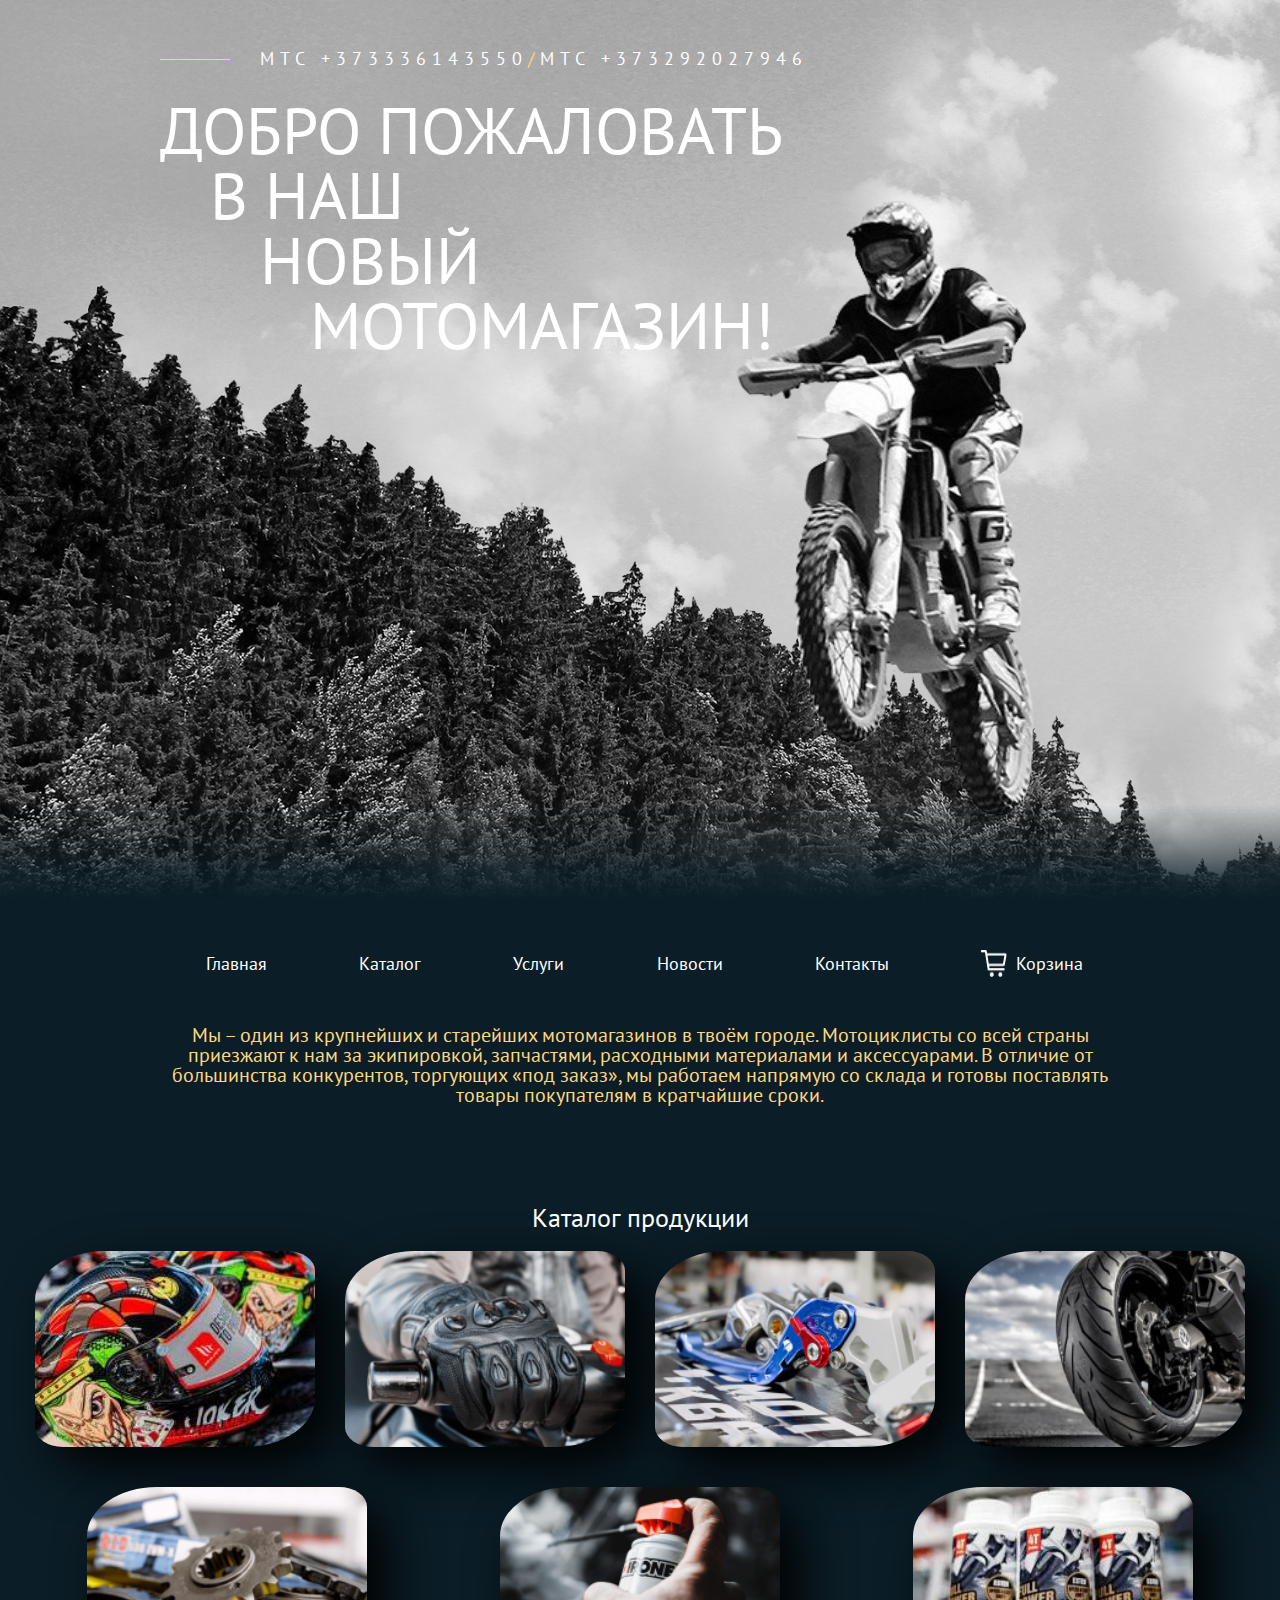
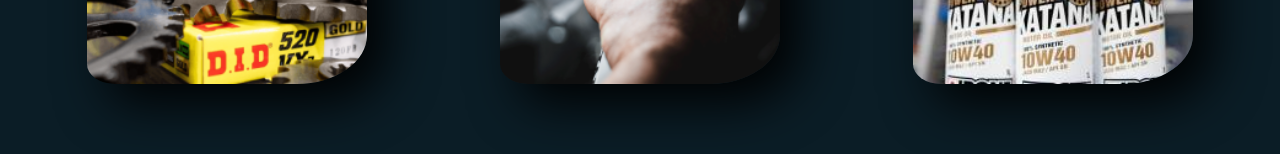
==== index.html @ a0678e0c "header/menu" ====
<!DOCTYPE html>
<html lang="en">

<head>
    <meta charset="UTF-8">
    <meta http-equiv="X-UA-Compatible" content="IE=edge">
    <meta name="viewport" content="width=device-width, initial-scale=1.0">
    <link rel="stylesheet" href="css/style.css">
    <link href="https://fonts.googleapis.com/css?family=PT+Sans:regular,italic,700,700italic" rel="stylesheet" />
    <script src="js/script.js"></script>
    <title>Parallax_site_moto</title>
</head>

<body>
    <div class="wrapper">
        <section class="parallax" id="home">
            <div class="parallax__body">
                <div class="parallax__container _container">
                    <div class="parallax__label"><a href="tel:+373336143550"> MTC +373336143550</a> / <a
                            href="tel:+373292027946"> MTC +373292027946</a></div>
                    <h1 class="parallax__title">Добро пожаловать<br><span style="padding: 0px 50px;">в
                            наш</span><br>
                        <span style="padding: 0px 100px;">новый</span><br><span
                            style="padding: 0px 150px;">мотомагазин!</span>
                    </h1>
                </div>
                <div class="parallax__images images-parallax">
                    <div class="images-parallax__item">
                        <div class="images-parallax__clouds"></div>
                    </div>
                    <div class="images-parallax__item">
                        <div class="images-parallax__forest"></div>
                    </div>
                    <div class="images-parallax__item--size">
                        <div class="images-parallax__man"></div>
                    </div>
                </div>
            </div>
        </section>

        <section class="content">
            <div class="content__container _container">
                <ul class="content__nav">
                    <li><a href="#home">Главная</a></li>
                    <li><a href="#catalog">Каталог</a></li>
                    <li><a href="#services">Услуги</a></li>
                    <li><a href="#news">Новости</a></li>
                    <li><a href="#contacts">Контакты</a></li>
                    <li>
                        <button class="button"><a href="#"><img class="content__nav_img" src="./img/IMAGE.png"
                                    alt="shopping" />
                                <p>Корзина</p>
                            </a>

                        </button>
                    </li>
                </ul>
                <p class="content__tagline">Мы – один из крупнейших и старейших мотомагазинов в твоём городе.
                    Мотоциклисты со всей страны приезжают к нам за экипировкой,
                    запчастями, расходными материалами и аксессуарами.
                    В отличие от большинства конкурентов, торгующих «под заказ»,
                    мы работаем напрямую со склада и готовы поставлять товары покупателям в кратчайшие сроки.</p>
            </div>





            <section class="catalog" id="catalog">
                <div class="page_container">
                    <h2>Каталог продукции</h2>
                    <div class="catalog_block">
                        <div class="catalog_block__item">
                            <a href="#"><img class="item__img" src="./img/img1.jpg" alt="Мотошлемы"></a>
                        </div>
                        <div class="catalog_block__item">
                            <a href="#"><img class="item__img" src="./img/img2.jpg" alt="Мотоэкипировка"></a>
                        </div>
                        <div class="catalog_block__item">
                            <a href="#"><img class="item__img" src="./img/img3.jpg" alt="Тюнинг"></a>
                        </div>
                        <div class="catalog_block__item">
                            <a href="#"><img class="item__img" src="./img/img4.jpg" alt="Моторезина"></a>
                        </div>
                        <div class="catalog_block__item">
                            <a href="#"><img class="item__img" src="./img/img5.jpg" alt="Моторасходники"></a>
                        </div>
                        <div class="catalog_block__item">
                            <a href="#"><img class="item__img" src="./img/img6.jpg" alt="Мотохимия"></a>
                        </div>
                        <div class="catalog_block__item">
                            <a href="#"><img class="item__img" src="./img/img7.jpg" alt="Масла"></a>
                        </div>
                    </div>
                </div>
            </section>






        </section>



    </div>
</body>

</html>
---- css/style.css ----
/*reset*/
*::-webkit-scrollbar {
  width: 0;
}
*,
*::before,
*::after {
  padding: 0;
  margin: 0;
  border: 0;
  box-sizing: border-box;
}
a {
  text-decoration: none;
}
ul,
ol,
li {
  list-style-type: none;
}
img {
  vertical-align: top;
}
h1,
h2,
h3,
h4,
h5,
h6 {
  font-weight: inherit;
  font-size: inherit;
}
html,
body {
  height: 100%;
  line-height: 1;
  font-size: 16px;
  background-color: #0b1d26;
  color: #fff;
  font-family: "PT Sans";
}
.wrapper {
  min-height: 100%;
}
/**************/
._container {
  max-width: 1000px;
  margin: 0px auto;
  padding: 50px 20px;
}
.page_container {
  max-width: 1280px;
  margin: 0px auto;
  padding: 50px 20px;
}
/*************/
.parallax {
  min-height: 100vh;
}
.parallax__body {
  position: fixed;
  width: 100%;
  height: 100%;
  top: 0;
  left: 0;
}
.parallax__container {
  text-transform: uppercase;
  position: relative;
  z-index: 2;
}
.parallax__label {
  color: #fbd784;
  display: flex;
  font-size: 18px;
  letter-spacing: 6px;
  margin: 0px 0px 30px 0px;
  align-items: center;
}
.parallax__label::before {
  flex: 0 0 70px;
  content: "";
  margin: 0px 30px 0px 0px;
  background-color: #fbd784;
  height: 1px;
}
.parallax__title {
  font-size: 65px;
}
.parallax__images {
  position: absolute;
  width: 120%;
  height: 120%;
  top: -10%;
  left: -10px;
  z-index: 1;
}
.images-parallax__item {
  position: absolute;
  width: 100%;
  height: 100%;
  top: 0;
  left: 0;
}
.images-parallax__clouds {
  position: absolute;
  width: 100%;
  height: 100%;
  left: 0;
}
.images-parallax__forest {
  position: absolute;
  width: 100%;
  height: 100%;
  left: 0;
}
.images-parallax__item--size {
  position: absolute;
  width: 100%;
  height: 100%;
  top: 20%;
  left: 0;
}
.images-parallax__man {
  position: absolute;
  width: 335px;
  height: auto;
}
.images-parallax__clouds {
  background: url("../img/clouds.png") top / cover no-repeat;
  top: 0;
}
.images-parallax__forest {
  background: url("../img/forest.png") top / cover no-repeat;
  top: 15%;
  left: -5%;
  z-index: 2;
}
.images-parallax__man {
  background: url("../img/moto.png") top / cover no-repeat;
  top: 5%;
  height: 60%;
  right: 30%;
  z-index: 9;
}
.content {
  background-color: #0b1d26;
  position: relative;
  z-index: 2;
}
.content::before {
  pointer-events: 0;
  content: "";
  position: absolute;
  width: 100%;
  height: 100px;
  top: 0;
  left: 0;
  transform: translate(0px, -100%);
  background: linear-gradient(180deg, rgba(11, 29, 38, 0) 5%, #0b1d26 100%);
}
.content__title {
  font-style: 35px;
  margin: 0px 0px 30px 0px;
}
.content__nav {
  font-size: 16px;
  line-height: 150%;
  display: flex;
  justify-content: space-around;
  align-items: center;
  padding-bottom: 5%;
}

.content__text p {
  margin: 0px 0px 30px 0px;
}
/*****************/
.content__nav {
  font-size: 18px;
}
.content__nav a {
  color: #fff;
}
.content__nav a:hover {
  color: #fbd784;
}
.parallax__label a {
  text-decoration: none;
  color: #fff;
}
.content__tagline {
  text-align: center;
  font-size: 20px;
  color: #fbd784;
}
.button {
  display: flex;
  justify-content: space-between;
  align-items: center;
  background: none;
  font-size: 18px;
  line-height: 150%;
  font-family: "PT Sans";
}
.button a {
  display: flex;
  text-decoration: none;
  color: #fff;
}
.button p {
  padding-left: 10%;
  padding-right: 10%;
  text-align: center;
}
.page_container h2 {
  font-size: 26px;
  text-align: center;
}
.catalog_block {
  display: flex;
  justify-content: flex-start;
  flex-wrap: wrap;
  align-items: normal;
}
.catalog_block__item {
  width: 280px;
  height: auto;
  box-sizing: border-box;
  margin: 20px auto;
}
.item__img {
  height: 100%;
  width: 100%;
  object-fit: cover;
  object-position: center;
  border-radius: 25% 10%;
  box-shadow: 20px 20px 50px rgb(0 0 0 / 95%);
}
.item__img img {
  max-width: 100%;
}

/*анимация при наведении на элемент каталога*/

/* animation */
.item__img:hover {
  box-shadow: 20px 20px 50px rgba(251, 215, 132, 0.95);
}

/**************/
@media (max-width: 767px) {
  .parallax__title {
    font-size: 50px;
  }
  .parallax__label {
    font-size: 16px;
    margin: 0px 0px 15px 0px;
  }
}
@media (max-width: 479px) {
  .parallax__title {
    font-size: 36px;
  }
  .parallax__label::before {
    flex: 0 0 50px;
    margin: 0px 10px 0px 0px;
  }
}
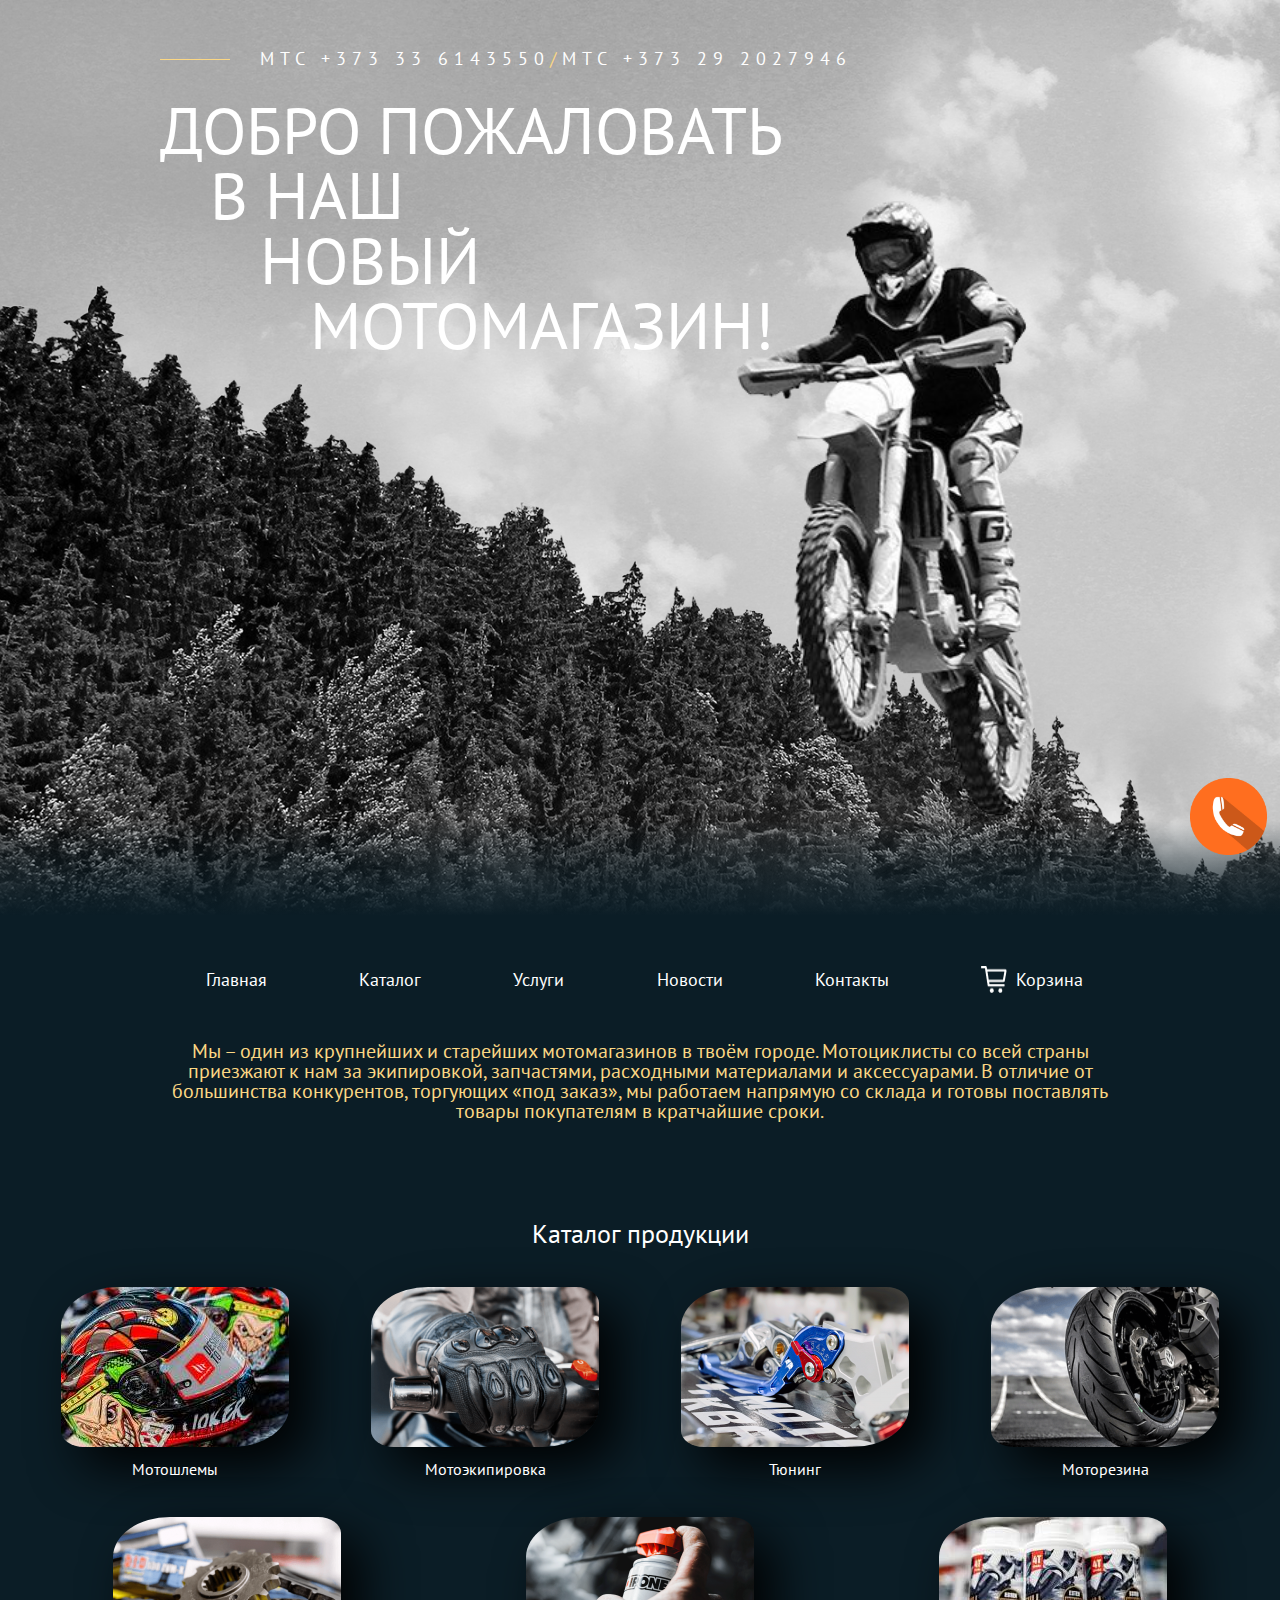
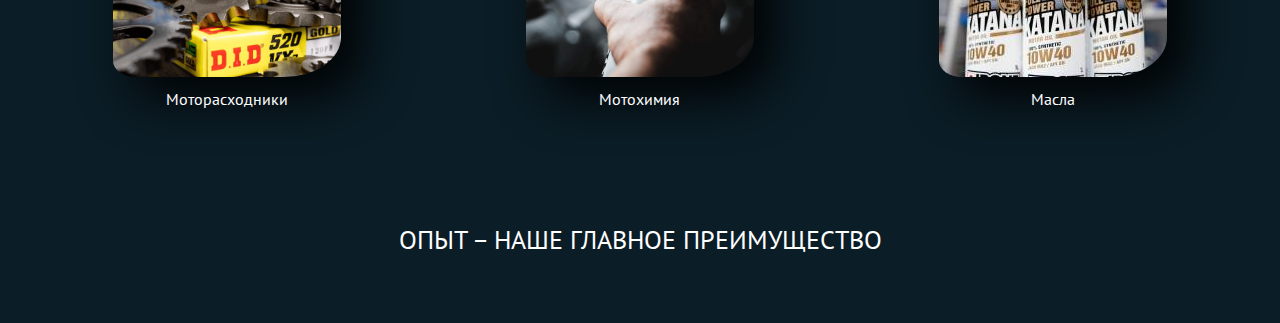
==== commit 9de20d07: "pages" ====
--- a/index.html
+++ b/index.html
@@ -5,8 +5,9 @@
     <meta charset="UTF-8">
     <meta http-equiv="X-UA-Compatible" content="IE=edge">
     <meta name="viewport" content="width=device-width, initial-scale=1.0">
-    <link rel="stylesheet" href="css/style.css">
-    <link href="https://fonts.googleapis.com/css?family=PT+Sans:regular,italic,700,700italic" rel="stylesheet" />
+    <link rel="stylesheet" href="css/style.css" type="text/css">
+    <link href="https://fonts.googleapis.com/css?family=PT+Sans:regular,italic,700,700italic" rel="stylesheet"
+        type="text/css">/>
     <script src="js/script.js"></script>
     <title>Parallax_site_moto</title>
 </head>
@@ -16,8 +17,8 @@
         <section class="parallax" id="home">
             <div class="parallax__body">
                 <div class="parallax__container _container">
-                    <div class="parallax__label"><a href="tel:+373336143550"> MTC +373336143550</a> / <a
-                            href="tel:+373292027946"> MTC +373292027946</a></div>
+                    <div class="parallax__label"><a href="tel:+373336143550"> MTC +373 33 6143550</a> / <a
+                            href="tel:+373292027946"> MTC +373 29 2027946</a></div>
                     <h1 class="parallax__title">Добро пожаловать<br><span style="padding: 0px 50px;">в
                             наш</span><br>
                         <span style="padding: 0px 100px;">новый</span><br><span
@@ -43,9 +44,9 @@
                 <ul class="content__nav">
                     <li><a href="#home">Главная</a></li>
                     <li><a href="#catalog">Каталог</a></li>
-                    <li><a href="#services">Услуги</a></li>
-                    <li><a href="#news">Новости</a></li>
-                    <li><a href="#contacts">Контакты</a></li>
+                    <li><a href="./pages/services.html">Услуги</a></li>
+                    <li><a href="./pages/news.html">Новости</a></li>
+                    <li><a href="./pages/contacts.html">Контакты</a></li>
                     <li>
                         <button class="button"><a href="#"><img class="content__nav_img" src="./img/IMAGE.png"
                                     alt="shopping" />
@@ -55,6 +56,8 @@
                         </button>
                     </li>
                 </ul>
+
+
                 <p class="content__tagline">Мы – один из крупнейших и старейших мотомагазинов в твоём городе.
                     Мотоциклисты со всей страны приезжают к нам за экипировкой,
                     запчастями, расходными материалами и аксессуарами.
@@ -63,48 +66,60 @@
             </div>
 
 
-
-
-
             <section class="catalog" id="catalog">
                 <div class="page_container">
                     <h2>Каталог продукции</h2>
                     <div class="catalog_block">
                         <div class="catalog_block__item">
                             <a href="#"><img class="item__img" src="./img/img1.jpg" alt="Мотошлемы"></a>
+                            <a href="" class="item__title">Мотошлемы</a>
                         </div>
                         <div class="catalog_block__item">
                             <a href="#"><img class="item__img" src="./img/img2.jpg" alt="Мотоэкипировка"></a>
+                            <a href="" class="item__title">Мотоэкипировка</a>
                         </div>
                         <div class="catalog_block__item">
                             <a href="#"><img class="item__img" src="./img/img3.jpg" alt="Тюнинг"></a>
+                            <a href="" class="item__title">Тюнинг</a>
                         </div>
                         <div class="catalog_block__item">
                             <a href="#"><img class="item__img" src="./img/img4.jpg" alt="Моторезина"></a>
+                            <a href="" class="item__title">Моторезина</a>
                         </div>
                         <div class="catalog_block__item">
                             <a href="#"><img class="item__img" src="./img/img5.jpg" alt="Моторасходники"></a>
+                            <a href="" class="item__title">Моторасходники</a>
                         </div>
                         <div class="catalog_block__item">
                             <a href="#"><img class="item__img" src="./img/img6.jpg" alt="Мотохимия"></a>
+                            <a href="" class="item__title">Мотохимия</a>
                         </div>
                         <div class="catalog_block__item">
                             <a href="#"><img class="item__img" src="./img/img7.jpg" alt="Масла"></a>
+                            <a href="" class="item__title">Масла</a>
                         </div>
                     </div>
                 </div>
             </section>
 
+            <section class="services" id="services">
+                <div class="page_container">
+                    <h2>ОПЫТ – НАШЕ ГЛАВНОЕ ПРЕИМУЩЕСТВО</h2>
+
+                </div>
+
+            </section>
+            <a href="#" class="call"><img class="call_img" src="./img/phone.png"></a>
+        </section>
 
 
 
 
-
-        </section>
+    </div>
 
 
 
-    </div>
 </body>
 
+
 </html>--- a/css/style.css
+++ b/css/style.css
@@ -228,6 +228,9 @@
   height: auto;
   box-sizing: border-box;
   margin: 20px auto;
+  display: flex;
+  flex-direction: column;
+  align-items: center;
 }
 .item__img {
   height: 100%;
@@ -240,6 +243,11 @@
 .item__img img {
   max-width: 100%;
 }
+.item__title {
+  padding-top: 5%;
+  color: #fff;
+  font-family: "PT Sans";
+}
 
 /*анимация при наведении на элемент каталога*/
 
@@ -248,7 +256,163 @@
   box-shadow: 20px 20px 50px rgba(251, 215, 132, 0.95);
 }
 
+/*services*/
+.acor-container {
+  margin: 20px 0;
+}
+.acor-container .acor-body {
+  width: calc(100% - 40px);
+  margin: 0 auto;
+  height: 0;
+  color: rgba(0, 0, 0, 0);
+  background-color: #fff;
+  line-height: 18px;
+  padding: 0 30px;
+  box-sizing: border-box;
+  transition: color 0.5s, padding 0.5s;
+  overflow: hidden;
+  font-family: Verdana, sans-serif;
+  font-size: 16px;
+  box-shadow: 0 4px 8px rgba(0, 0, 0, 0.2), 0 10px 16px rgba(0, 0, 0, 0.2);
+}
+.acor-container .acor-body p {
+  margin: 0 0 10px;
+}
+.acor-container label {
+  cursor: pointer;
+  background-color: #0b1d26;
+  display: block;
+  padding: 15px 20px;
+  width: 100%;
+  color: #bfe2ff;
+  font-weight: 300;
+  box-sizing: border-box;
+  z-index: 100;
+  font-size: 18px;
+  margin: 0 0 5px;
+  transition: color 0.35s;
+}
+.acor-container label:hover {
+  color: #fff;
+}
+.acor-container input {
+  display: none;
+}
+.acor-container label:before {
+  content: "\276F";
+  float: right;
+}
+.acor-container input:checked + label {
+  background-color: #0b1d26;
+  color: #fff;
+  box-shadow: 0 8px 26px rgba(0, 0, 0, 0.4), 0 28px 30px rgba(0, 0, 0, 0.3);
+}
+.acor-container input:checked + label:before {
+  transition: transform 0.35s;
+  transform: rotate(90deg);
+}
+.acor-container input:checked + label + .acor-body {
+  height: auto;
+  margin-top: -5px;
+  color: #000;
+  padding: 20px 30px 10px;
+}
+.page_container--size {
+  padding: 10px 20px;
+}
+.page_container h2 {
+  padding-bottom: 20px;
+}
+.page_container h3 {
+  padding-top: 20px;
+  text-align: center;
+  font-size: 18;
+}
 /**************/
+.service_image {
+  display: flex;
+  justify-content: flex-start;
+  flex-wrap: wrap;
+  align-items: normal;
+}
+.scale {
+  display: inline-block; /* Строчно-блочный элемент */
+  overflow: hidden; /* Скрываем всё за контуром */
+  width: 280px;
+  height: auto;
+  box-sizing: border-box;
+  margin: 20px auto;
+  display: flex;
+  flex-direction: column;
+  align-items: center;
+}
+.news__image {
+  display: inline-block; /* Строчно-блочный элемент */
+  overflow: hidden; /* Скрываем всё за контуром */
+  width: 90%;
+  height: auto;
+  box-sizing: border-box;
+  margin: 20px auto;
+  display: flex;
+  flex-direction: column;
+  align-items: center;
+}
+.scale img {
+  transition: 1s; /* Время эффекта */
+  display: block; /* Убираем небольшой отступ снизу */
+}
+.scale img:hover {
+  transform: scale(1.2); /* Увеличиваем масштаб */
+}
+.call {
+  position: fixed;
+  bottom: 5%;
+  right: 1%;
+}
+.call_img {
+  width: 100%;
+  max-width: 77px;
+}
+.contacts_block__form {
+  display: flex;
+  flex-direction: column;
+  align-items: stretch;
+  padding: 5%;
+  gap: 10px;
+}
+.contacts_block__form button {
+  font-size: 18px;
+  outline: none;
+  border: none;
+
+  border-radius: 3px;
+  background-color: #fbd784;
+}
+.contacts_block__form button:hover {
+  cursor: pointer;
+}
+.contacts_block__form input,
+textarea {
+  font-size: 18px;
+  outline: none;
+  border: none;
+  border: solid 1px #f2f2f2;
+  border-radius: 3px;
+  padding-left: 1%;
+}
+.contacts_block_input {
+  height: 100px;
+}
+.contacts_map {
+  text-align: center;
+  padding: 5%;
+  border-radius: 3px;
+}
+.news_wrapper {
+  display: flex;
+  justify-content: space-between;
+}
+
 @media (max-width: 767px) {
   .parallax__title {
     font-size: 50px;
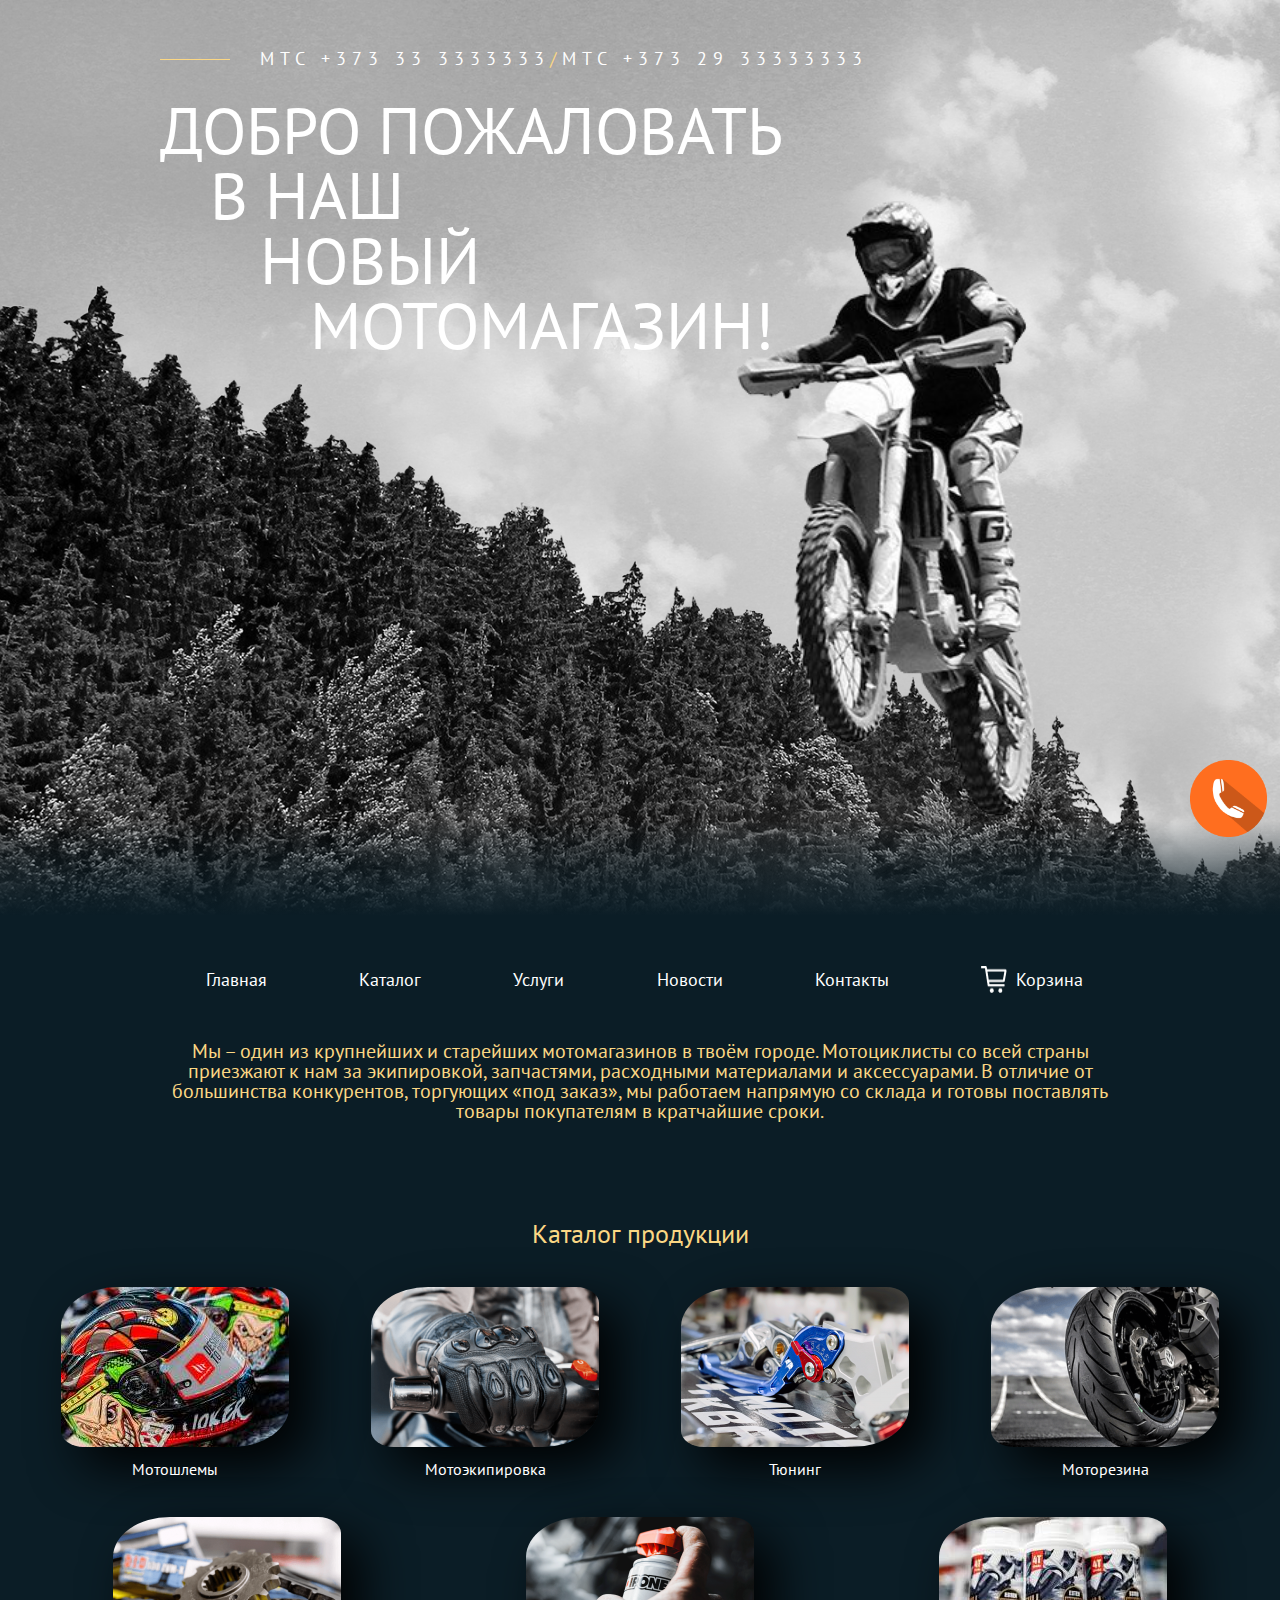
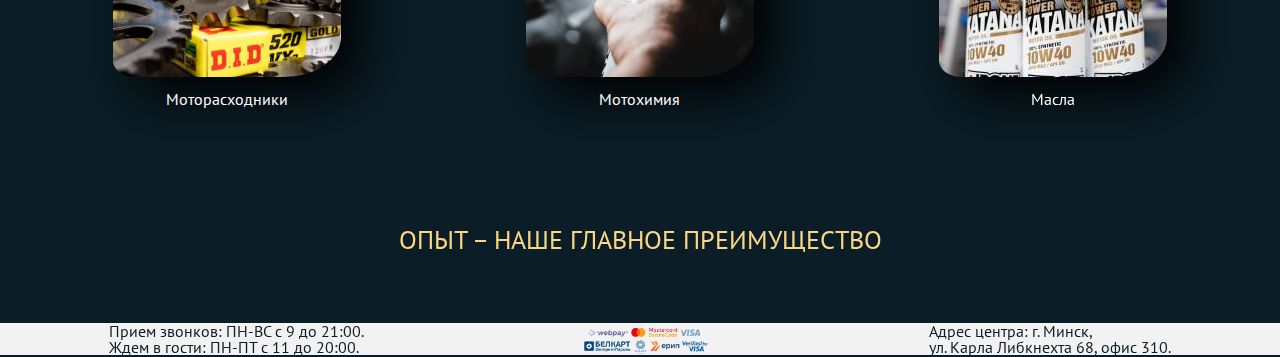
==== commit d793d45e: "tel/footer/animation" ====
--- a/index.html
+++ b/index.html
@@ -8,6 +8,7 @@
     <link rel="stylesheet" href="css/style.css" type="text/css">
     <link href="https://fonts.googleapis.com/css?family=PT+Sans:regular,italic,700,700italic" rel="stylesheet"
         type="text/css">/>
+    <link rel="icon" type="image/png" href="./img/favicon.png">
     <script src="js/script.js"></script>
     <title>Parallax_site_moto</title>
 </head>
@@ -17,8 +18,8 @@
         <section class="parallax" id="home">
             <div class="parallax__body">
                 <div class="parallax__container _container">
-                    <div class="parallax__label"><a href="tel:+373336143550"> MTC +373 33 6143550</a> / <a
-                            href="tel:+373292027946"> MTC +373 29 2027946</a></div>
+                    <div class="parallax__label"><a href="tel:+37333333333"> MTC +373 33 3333333</a> / <a
+                            href="tel:+373333333333"> MTC +373 29 33333333</a></div>
                     <h1 class="parallax__title">Добро пожаловать<br><span style="padding: 0px 50px;">в
                             наш</span><br>
                         <span style="padding: 0px 100px;">новый</span><br><span
@@ -56,15 +57,12 @@
                         </button>
                     </li>
                 </ul>
-
-
                 <p class="content__tagline">Мы – один из крупнейших и старейших мотомагазинов в твоём городе.
                     Мотоциклисты со всей страны приезжают к нам за экипировкой,
                     запчастями, расходными материалами и аксессуарами.
                     В отличие от большинства конкурентов, торгующих «под заказ»,
                     мы работаем напрямую со склада и готовы поставлять товары покупателям в кратчайшие сроки.</p>
             </div>
-
 
             <section class="catalog" id="catalog">
                 <div class="page_container">
@@ -105,21 +103,26 @@
             <section class="services" id="services">
                 <div class="page_container">
                     <h2>ОПЫТ – НАШЕ ГЛАВНОЕ ПРЕИМУЩЕСТВО</h2>
-
                 </div>
 
+                <footer class="footer">
+                    <span class="footer_wrapper">
+                        <p class="footer__tagline footer__tagline--color ">
+                            Прием звонков: ПН-ВС с 9 до 21:00.<br>
+                            Ждем в гости: ПН-ПТ с 11 до 20:00.
+                        </p>
+                        <img class="footer__tagline__img" src="./img/payments.png" alt="" />
+                        <p class="footer__tagline footer__tagline--color">
+                            Адрес центра: г. Минск,<br>
+                            ул. Карла Либкнехта 68, офис 310.
+                        </p>
+                    </span>
+                </footer>
             </section>
-            <a href="#" class="call"><img class="call_img" src="./img/phone.png"></a>
+
+            <a href="#" class="call tel"><img class="call_img" src="./img/phone.png"></a>
         </section>
-
-
-
-
     </div>
-
-
-
 </body>
 
-
 </html>--- a/css/style.css
+++ b/css/style.css
@@ -216,7 +216,9 @@
 .page_container h2 {
   font-size: 26px;
   text-align: center;
-}
+  color: #fbd784;
+}
+
 .catalog_block {
   display: flex;
   justify-content: flex-start;
@@ -366,7 +368,7 @@
 }
 .call {
   position: fixed;
-  bottom: 5%;
+  bottom: 7%;
   right: 1%;
 }
 .call_img {
@@ -413,6 +415,58 @@
   justify-content: space-between;
 }
 
+/*анимация тряски*/
+
+.circle-01 {
+  transform: translate(-9px, -15px);
+}
+
+.rectangle-01 {
+  transform: translate(0, 10px) rotate(15deg);
+}
+
+.circle-02 {
+  transform: translate(-3px, 3px);
+}
+
+.rectangle-02 {
+  transform: translate(-4px, 15px) rotate(-8deg);
+}
+
+/* Animate on hover */
+.tel:hover {
+  animation: shake-tel 0.15s infinite alternate;
+}
+
+.footer_wrapper {
+  display: flex;
+  justify-content: space-around;
+  align-items: center;
+  background-color: #f2f2f2;
+  flex-wrap: wrap;
+}
+.footer__tagline--color {
+  color: #0b1d26;
+}
+.footer__tagline__img {
+  width: 10%;
+}
+
+@keyframes shake-tel {
+  0% {
+    transform: translate(-2px, 2px);
+  }
+  33% {
+    transform: translate(-2px, 4px);
+  }
+  66% {
+    transform: translate(-4px, 4px);
+  }
+  100% {
+    transform: translate(-4px, 2px);
+  }
+}
+
 @media (max-width: 767px) {
   .parallax__title {
     font-size: 50px;
